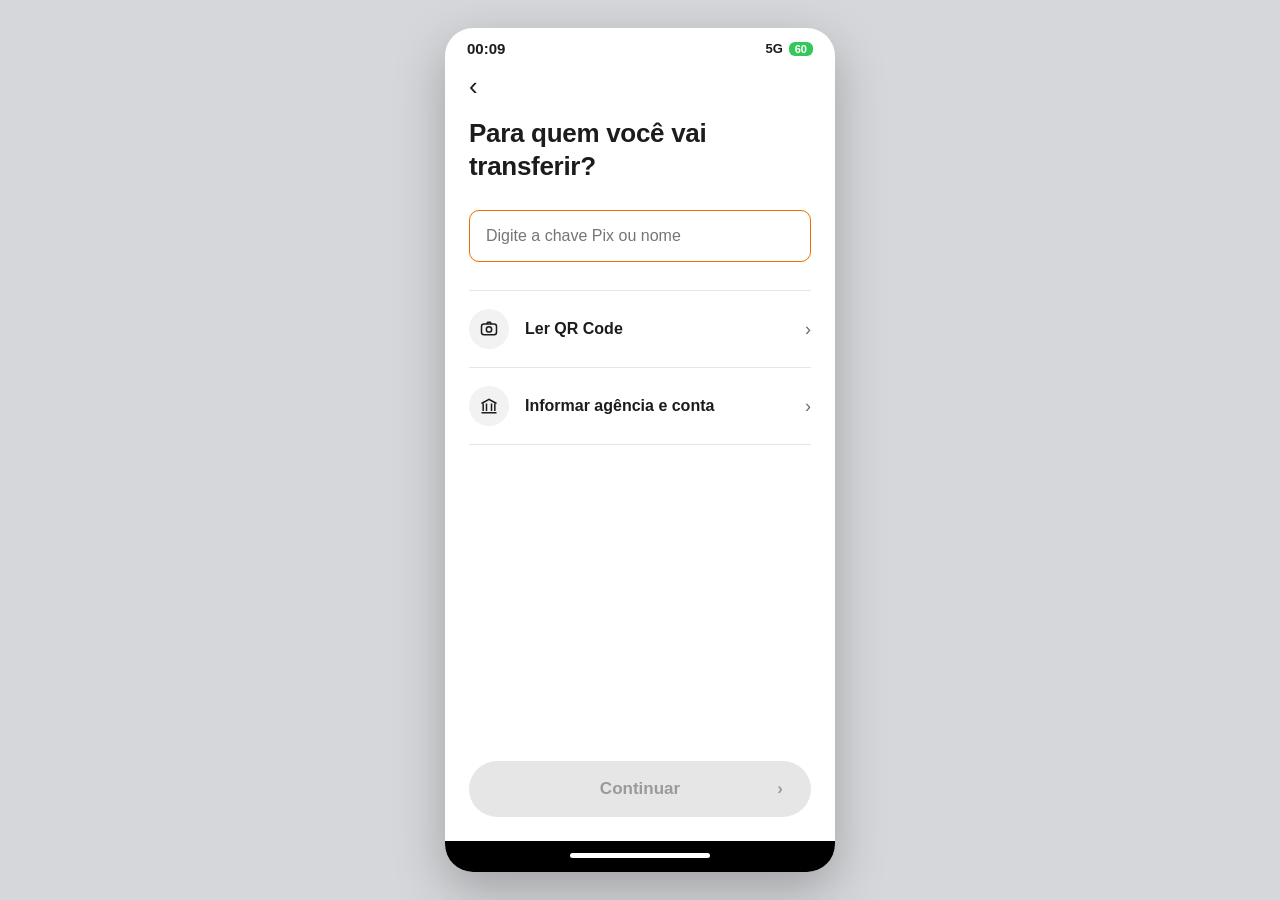
==== MVP/index.html @ ac2104a8 "Projeto Inicial" ====
<!DOCTYPE html>
<html lang="pt-BR">
<head>
<meta charset="utf-8" />
<meta name="viewport" content="width=device-width, initial-scale=1, viewport-fit=cover" />
<title>Pix · Para quem você vai transferir?</title>
<link rel="stylesheet" href="styles.css" />
</head>
<body>
<div class="phone">
  <div class="status">
    <span data-relogio>13:39</span>
    <span class="direita">5G <span class="bateria">60</span></span>
  </div>

  <div class="conteudo">
    <div class="topo"><button class="voltar" data-voltar aria-label="Voltar">‹</button></div>

    <h1>Para quem você vai transferir?</h1>

    <input class="campo" id="busca" placeholder="Digite a chave Pix ou nome" autocomplete="off" />

    <div id="sugestoes" style="margin-top:8px"></div>

    <button class="lista-item" style="margin-top:20px" onclick="alert('Leitura de QR Code indisponível no protótipo.')">
      <span class="icone"><svg width="20" height="20" viewBox="0 0 24 24" fill="none" stroke="currentColor" stroke-width="1.8"><rect x="3" y="6" width="18" height="13" rx="3"/><circle cx="12" cy="12.5" r="3.2"/><path d="M9 6l1.5-2h3L15 6"/></svg></span>
      <span class="texto"><strong>Ler QR Code</strong></span>
      <span class="seta">›</span>
    </button>
    <button class="lista-item" onclick="alert('Informar agência e conta indisponível no protótipo.')">
      <span class="icone"><svg width="20" height="20" viewBox="0 0 24 24" fill="none" stroke="currentColor" stroke-width="1.8"><path d="M3 9l9-5 9 5"/><path d="M5 9v9M19 9v9M9 9v9M15 9v9M3 20h18"/></svg></span>
      <span class="texto"><strong>Informar agência e conta</strong></span>
      <span class="seta">›</span>
    </button>

    <div class="espaco"></div>

    <div class="botao-wrap">
      <button class="botao desabilitado" id="continuar" disabled>Continuar <span class="seta">›</span></button>
    </div>
  </div>

  <div class="barra-nav"><span class="traço"></span></div>
</div>

<script src="app.js"></script>
<script>
  const contatos = [
    { nome: "Lucas Henrique Amorim Da Silva", chavePix: "(12) 9 9777-4728", cpf: "***.203.418-**", instituicao: "Nu Pagamentos S.A. - Instituição De Pagamento" },
    { nome: "Felipe Kenji Ouba Fukuzono", chavePix: "felipe.kenji@email.com", cpf: "***.884.207-**", instituicao: "Itaú Unibanco S.A." },
  ];

  const busca = document.getElementById("busca");
  const sugestoes = document.getElementById("sugestoes");
  const continuar = document.getElementById("continuar");
  let selecionado = null;

  function escolher(contato) {
    selecionado = contato;
    continuar.disabled = false;
    continuar.classList.remove("desabilitado");
  }

  function renderizar() {
    const termo = busca.value.trim().toLowerCase();
    selecionado = null;
    continuar.disabled = true;
    continuar.classList.add("desabilitado");

    if (!termo) {
      sugestoes.innerHTML = "";
      return;
    }

    const achados = contatos.filter(
      (c) => c.nome.toLowerCase().includes(termo) || c.chavePix.toLowerCase().includes(termo)
    );
    const lista = achados.length ? achados : [{ ...contatos[0], nome: contatos[0].nome, chavePix: busca.value.trim() }];

    sugestoes.innerHTML = lista
      .map(
        (c, i) => `<button class="lista-item" data-indice="${i}">
            <span class="icone">${c.nome.charAt(0)}</span>
            <span class="texto"><strong>${c.nome}</strong><span>${c.chavePix}</span></span>
            <span class="seta">›</span>
          </button>`
      )
      .join("");

    sugestoes.querySelectorAll("[data-indice]").forEach((botao) => {
      botao.addEventListener("click", () => {
        escolher(lista[Number(botao.dataset.indice)]);
        salvarTransferencia(lista[Number(botao.dataset.indice)]);
        irPara("contato.html");
      });
    });

    escolher(lista[0]);
  }

  busca.addEventListener("input", renderizar);
  continuar.addEventListener("click", () => {
    if (!selecionado) return;
    salvarTransferencia(selecionado);
    irPara("contato.html");
  });

  limparTransferencia();
  busca.focus();
</script>
</body>
</html>
---- MVP/styles.css ----
:root {
  --laranja: #ec7000;
  --laranja-escuro: #d96500;
  --azul: #1c3a6e;
  --texto: #1c1c1c;
  --cinza: #6b6b6b;
  --cinza-claro: #e6e6e6;
  --cinza-fundo: #f2f2f2;
}

* { box-sizing: border-box; -webkit-tap-highlight-color: transparent; }

html, body {
  margin: 0;
  padding: 0;
  height: 100%;
  font-family: "Inter", -apple-system, BlinkMacSystemFont, "Segoe UI", Roboto, Helvetica, Arial, sans-serif;
  color: var(--texto);
  background: #d5d7da;
}

body {
  display: flex;
  align-items: center;
  justify-content: center;
}

.phone {
  position: relative;
  width: 390px;
  height: 844px;
  max-height: 100vh;
  background: #fff;
  overflow: hidden;
  display: flex;
  flex-direction: column;
  border-radius: 28px;
  box-shadow: 0 18px 50px rgba(0, 0, 0, 0.25);
}

@media (max-width: 430px) {
  body { background: #fff; }
  .phone { width: 100%; height: 100dvh; border-radius: 0; box-shadow: none; }
}

/* status bar */
.status {
  display: flex;
  align-items: center;
  justify-content: space-between;
  padding: 12px 22px 2px;
  font-size: 15px;
  font-weight: 600;
  flex: 0 0 auto;
}
.status .direita { display: flex; align-items: center; gap: 6px; font-size: 13px; }
.bateria {
  background: #34c759;
  color: #fff;
  border-radius: 6px;
  padding: 1px 6px;
  font-size: 11px;
  font-weight: 700;
}

.conteudo {
  flex: 1 1 auto;
  overflow-y: auto;
  padding: 8px 24px 24px;
  display: flex;
  flex-direction: column;
}

.topo {
  display: flex;
  align-items: center;
  justify-content: space-between;
  padding: 6px 0 18px;
}

.voltar {
  border: none;
  background: none;
  padding: 0;
  font-size: 26px;
  line-height: 1;
  color: var(--texto);
  cursor: pointer;
}

.olho { border: none; background: none; cursor: pointer; font-size: 20px; color: var(--texto); }

h1 {
  font-size: 26px;
  line-height: 1.25;
  font-weight: 700;
  margin: 0 0 28px;
  letter-spacing: -0.3px;
}

.rotulo { font-size: 15px; color: var(--cinza); margin-bottom: 4px; }

.campo {
  width: 100%;
  border: 1px solid var(--cinza-claro);
  background: var(--cinza-fundo);
  border-radius: 10px;
  padding: 16px;
  font-size: 16px;
  font-family: inherit;
  outline: none;
}
.campo:focus { border-color: var(--laranja); background: #fff; }

.lista-item {
  display: flex;
  align-items: center;
  gap: 16px;
  padding: 18px 0;
  background: none;
  border: none;
  border-bottom: 1px solid var(--cinza-claro);
  width: 100%;
  text-align: left;
  font-family: inherit;
  font-size: 16px;
  color: var(--texto);
  cursor: pointer;
}
.lista-item:first-of-type { border-top: 1px solid var(--cinza-claro); }
.lista-item .icone {
  width: 40px; height: 40px; border-radius: 50%;
  background: var(--cinza-fundo);
  display: flex; align-items: center; justify-content: center;
  font-size: 18px; flex: 0 0 auto;
}
.lista-item .icone.itau { background: #14315c; color: #fff; font-size: 12px; font-weight: 700; }
.lista-item .texto { flex: 1 1 auto; }
.lista-item .texto strong { display: block; font-weight: 600; font-size: 16px; }
.lista-item .texto span { display: block; font-size: 14px; color: var(--cinza); margin-top: 2px; }
.lista-item .seta { color: var(--cinza); font-size: 18px; }

.dado { padding: 16px 0; border-bottom: 1px solid var(--cinza-claro); }
.dado dt { font-size: 15px; font-weight: 700; margin: 0 0 4px; }
.dado dd { margin: 0; font-size: 16px; color: #333; }

.linha-toggle {
  display: flex; align-items: center; justify-content: space-between;
  padding: 20px 0;
}

.switch { position: relative; width: 52px; height: 30px; flex: 0 0 auto; }
.switch input { opacity: 0; width: 0; height: 0; }
.switch .trilho {
  position: absolute; inset: 0; background: var(--cinza-claro);
  border-radius: 999px; transition: background .2s; cursor: pointer;
}
.switch .trilho::after {
  content: ""; position: absolute; top: 3px; left: 3px;
  width: 24px; height: 24px; border-radius: 50%; background: #1c1c1c;
  transition: transform .2s;
}
.switch input:checked + .trilho { background: #ffd3ab; }
.switch input:checked + .trilho::after { transform: translateX(22px); background: var(--laranja); }

.espaco { flex: 1 1 auto; }

.botao {
  width: 100%;
  border: none;
  border-radius: 999px;
  background: var(--laranja);
  color: #fff;
  font-size: 17px;
  font-weight: 700;
  font-family: inherit;
  padding: 18px 24px;
  display: flex;
  align-items: center;
  justify-content: center;
  gap: 8px;
  cursor: pointer;
}
.botao:active { background: var(--laranja-escuro); }
.botao .seta { position: absolute; right: 28px; }
.botao-wrap { position: relative; display: flex; }
.botao:disabled, .botao.desabilitado {
  background: var(--cinza-claro);
  color: #9a9a9a;
  cursor: not-allowed;
}
.botao.secundario {
  background: #fff;
  color: var(--azul);
  border: 1.5px solid var(--azul);
}

.valor-campo {
  display: flex; align-items: baseline; gap: 8px;
  border-bottom: 2px solid var(--laranja);
  padding-bottom: 10px;
}
.valor-campo .moeda { font-size: 22px; }
.valor-campo .numero { font-size: 26px; font-weight: 500; }

.saldo { display: flex; align-items: center; justify-content: space-between; margin-top: 16px; font-size: 15px; }

.pontos { display: flex; align-items: center; justify-content: center; gap: 18px; margin: 42px 0; }
.ponto { width: 16px; height: 16px; border-radius: 50%; border: 1.5px solid #9a9a9a; }
.ponto.cheio { background: var(--laranja); border-color: var(--laranja); }

.link {
  display: block; text-align: center; color: var(--azul);
  font-weight: 600; text-decoration: underline; margin: 12px 0 28px;
  background: none; border: none; font-family: inherit; font-size: 16px; cursor: pointer; width: 100%;
}

.teclado {
  display: grid; grid-template-columns: repeat(3, 1fr);
  gap: 8px; background: #d1d3d9; padding: 8px 6px 20px;
  flex: 0 0 auto;
}
.tecla {
  background: #fff; border: none; border-radius: 6px;
  padding: 10px 0 6px; font-size: 24px; font-family: inherit;
  cursor: pointer; box-shadow: 0 1px 0 rgba(0,0,0,.3);
}
.tecla small { display: block; font-size: 10px; letter-spacing: 2px; color: #333; }
.tecla.vazia { background: transparent; box-shadow: none; cursor: default; }
.tecla:active { background: #e3e3e3; }

.cards { display: flex; gap: 12px; margin-bottom: 28px; }
.card {
  flex: 1 1 0; background: var(--cinza-fundo); border: none; border-radius: 12px;
  padding: 16px 12px; text-align: left; font-family: inherit; cursor: pointer;
  display: flex; flex-direction: column; gap: 10px; min-height: 108px;
}
.card .simbolo { font-size: 20px; color: var(--laranja); }
.card .titulo { font-size: 14px; color: var(--cinza); }
.card .valor { font-size: 15px; font-weight: 700; }

.resumo { display: flex; align-items: center; justify-content: space-between; padding: 18px 0; border-bottom: 1px solid var(--cinza-claro); }
.resumo .chave { font-size: 15px; color: var(--cinza); }
.resumo .conteudo-valor { font-size: 16px; font-weight: 600; display: flex; align-items: center; gap: 8px; }

/* bottom sheet */
.overlay {
  position: absolute; inset: 0; background: rgba(0, 0, 0, 0.45);
  display: none; align-items: flex-end; z-index: 10;
}
.overlay.aberto { display: flex; }
.sheet {
  background: #fff; width: 100%; border-radius: 18px 18px 0 0;
  padding: 26px 24px 32px; animation: sobe .25s ease-out;
}
@keyframes sobe { from { transform: translateY(100%); } to { transform: translateY(0); } }
.sheet-topo { display: flex; align-items: flex-start; justify-content: space-between; }
.sheet h2 { font-size: 20px; margin: 0 0 16px; }
.sheet p { font-size: 16px; line-height: 1.5; margin: 0 0 26px; }
.sheet .fechar { border: none; background: none; font-size: 22px; cursor: pointer; line-height: 1; }
.sheet .botao + .botao { margin-top: 12px; }

.barra-nav {
  flex: 0 0 auto; background: #000; display: flex; align-items: center;
  justify-content: center; padding: 12px 0 14px;
}
.barra-nav .traço { width: 140px; height: 5px; border-radius: 3px; background: #fff; }

.sucesso { text-align: center; padding-top: 24px; }
.sucesso .circulo {
  width: 78px; height: 78px; border-radius: 50%; background: var(--laranja);
  color: #fff; font-size: 38px; display: flex; align-items: center; justify-content: center;
  margin: 0 auto 22px;
}
.sucesso h1 { margin-bottom: 8px; }
.sucesso .subtitulo { color: var(--cinza); font-size: 15px; margin-bottom: 26px; }
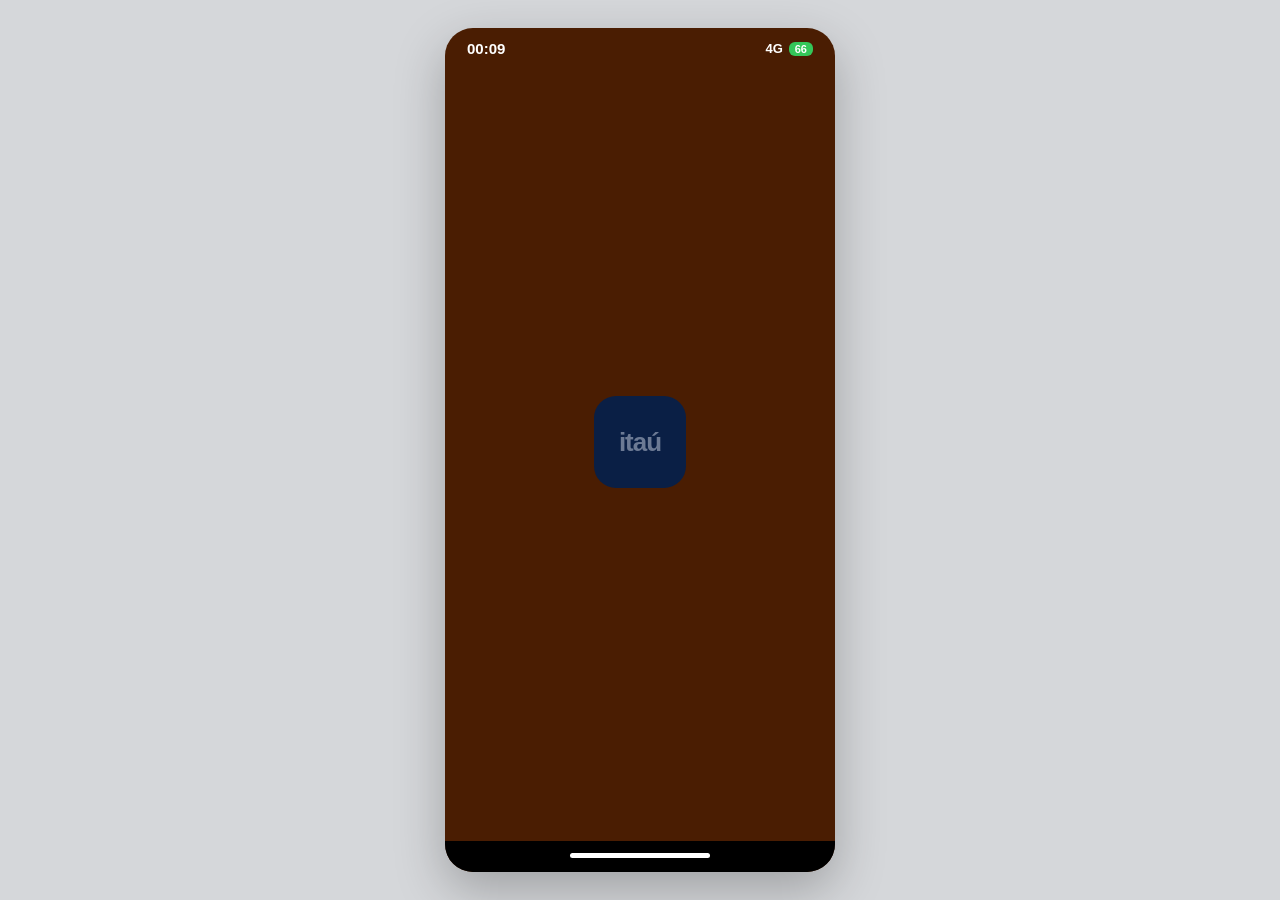
==== commit f3bcbc8b: "Adição das Demais Páginas" ====
--- a/MVP/index.html
+++ b/MVP/index.html
@@ -3,41 +3,18 @@
 <head>
 <meta charset="utf-8" />
 <meta name="viewport" content="width=device-width, initial-scale=1, viewport-fit=cover" />
-<title>Pix · Para quem você vai transferir?</title>
+<title>itaú</title>
 <link rel="stylesheet" href="styles.css" />
 </head>
 <body>
-<div class="phone">
+<div class="phone splash">
   <div class="status">
-    <span data-relogio>13:39</span>
-    <span class="direita">5G <span class="bateria">60</span></span>
+    <span data-relogio>14:46</span>
+    <span class="direita">4G <span class="bateria">66</span></span>
   </div>
 
   <div class="conteudo">
-    <div class="topo"><button class="voltar" data-voltar aria-label="Voltar">‹</button></div>
-
-    <h1>Para quem você vai transferir?</h1>
-
-    <input class="campo" id="busca" placeholder="Digite a chave Pix ou nome" autocomplete="off" />
-
-    <div id="sugestoes" style="margin-top:8px"></div>
-
-    <button class="lista-item" style="margin-top:20px" onclick="alert('Leitura de QR Code indisponível no protótipo.')">
-      <span class="icone"><svg width="20" height="20" viewBox="0 0 24 24" fill="none" stroke="currentColor" stroke-width="1.8"><rect x="3" y="6" width="18" height="13" rx="3"/><circle cx="12" cy="12.5" r="3.2"/><path d="M9 6l1.5-2h3L15 6"/></svg></span>
-      <span class="texto"><strong>Ler QR Code</strong></span>
-      <span class="seta">›</span>
-    </button>
-    <button class="lista-item" onclick="alert('Informar agência e conta indisponível no protótipo.')">
-      <span class="icone"><svg width="20" height="20" viewBox="0 0 24 24" fill="none" stroke="currentColor" stroke-width="1.8"><path d="M3 9l9-5 9 5"/><path d="M5 9v9M19 9v9M9 9v9M15 9v9M3 20h18"/></svg></span>
-      <span class="texto"><strong>Informar agência e conta</strong></span>
-      <span class="seta">›</span>
-    </button>
-
-    <div class="espaco"></div>
-
-    <div class="botao-wrap">
-      <button class="botao desabilitado" id="continuar" disabled>Continuar <span class="seta">›</span></button>
-    </div>
+    <div class="marca">itaú</div>
   </div>
 
   <div class="barra-nav"><span class="traço"></span></div>
@@ -45,68 +22,7 @@
 
 <script src="app.js"></script>
 <script>
-  const contatos = [
-    { nome: "Lucas Henrique Amorim Da Silva", chavePix: "(12) 9 9777-4728", cpf: "***.203.418-**", instituicao: "Nu Pagamentos S.A. - Instituição De Pagamento" },
-    { nome: "Felipe Kenji Ouba Fukuzono", chavePix: "felipe.kenji@email.com", cpf: "***.884.207-**", instituicao: "Itaú Unibanco S.A." },
-  ];
-
-  const busca = document.getElementById("busca");
-  const sugestoes = document.getElementById("sugestoes");
-  const continuar = document.getElementById("continuar");
-  let selecionado = null;
-
-  function escolher(contato) {
-    selecionado = contato;
-    continuar.disabled = false;
-    continuar.classList.remove("desabilitado");
-  }
-
-  function renderizar() {
-    const termo = busca.value.trim().toLowerCase();
-    selecionado = null;
-    continuar.disabled = true;
-    continuar.classList.add("desabilitado");
-
-    if (!termo) {
-      sugestoes.innerHTML = "";
-      return;
-    }
-
-    const achados = contatos.filter(
-      (c) => c.nome.toLowerCase().includes(termo) || c.chavePix.toLowerCase().includes(termo)
-    );
-    const lista = achados.length ? achados : [{ ...contatos[0], nome: contatos[0].nome, chavePix: busca.value.trim() }];
-
-    sugestoes.innerHTML = lista
-      .map(
-        (c, i) => `<button class="lista-item" data-indice="${i}">
-            <span class="icone">${c.nome.charAt(0)}</span>
-            <span class="texto"><strong>${c.nome}</strong><span>${c.chavePix}</span></span>
-            <span class="seta">›</span>
-          </button>`
-      )
-      .join("");
-
-    sugestoes.querySelectorAll("[data-indice]").forEach((botao) => {
-      botao.addEventListener("click", () => {
-        escolher(lista[Number(botao.dataset.indice)]);
-        salvarTransferencia(lista[Number(botao.dataset.indice)]);
-        irPara("contato.html");
-      });
-    });
-
-    escolher(lista[0]);
-  }
-
-  busca.addEventListener("input", renderizar);
-  continuar.addEventListener("click", () => {
-    if (!selecionado) return;
-    salvarTransferencia(selecionado);
-    irPara("contato.html");
-  });
-
-  limparTransferencia();
-  busca.focus();
+  setTimeout(() => (window.location.href = "acessar.html"), 1800);
 </script>
 </body>
 </html>
--- a/MVP/styles.css
+++ b/MVP/styles.css
@@ -274,3 +274,146 @@
 }
 .sucesso h1 { margin-bottom: 8px; }
 .sucesso .subtitulo { color: var(--cinza); font-size: 15px; margin-bottom: 26px; }
+
+/* ---------- loading ---------- */
+.carregando {
+  position: absolute; inset: 0; background: rgba(255, 255, 255, 0.85);
+  display: flex; align-items: center; justify-content: center;
+  opacity: 0; transition: opacity .15s ease-in; z-index: 40; pointer-events: none;
+}
+.carregando.visivel { opacity: 1; pointer-events: all; }
+.giro {
+  width: 54px; height: 54px; border-radius: 50%;
+  border: 5px solid #ffe7d3; border-top-color: var(--laranja);
+  animation: girar .8s linear infinite;
+}
+@keyframes girar { to { transform: rotate(360deg); } }
+
+/* ---------- splash ---------- */
+.phone.splash { background: #4a1d02; }
+.splash .conteudo { align-items: center; justify-content: center; }
+.splash .status { color: #fff; }
+.marca {
+  width: 92px; height: 92px; border-radius: 22px; background: #0a1f45;
+  display: flex; align-items: center; justify-content: center;
+  color: #6c7a94; font-size: 26px; font-weight: 700; letter-spacing: -1px;
+}
+
+/* ---------- acessar ---------- */
+.fundo-cinza { background: #f2f2f2; }
+.perfil-topo { display: flex; align-items: center; gap: 12px; padding: 14px 0 22px; }
+.avatar {
+  width: 48px; height: 48px; border-radius: 50%; background: #111;
+  color: #fff; display: flex; align-items: center; justify-content: center;
+  font-weight: 700; flex: 0 0 auto; cursor: pointer;
+}
+.avatar.pequeno { width: 38px; height: 38px; font-size: 13px; background: #fff; color: #333; }
+.perfil-topo .nomes { flex: 1 1 auto; }
+.perfil-topo .nomes strong { display: block; font-size: 17px; }
+.perfil-topo .nomes span { font-size: 13px; color: var(--cinza); }
+.botao-contorno {
+  border: 1.5px solid var(--azul); color: var(--azul); background: #fff;
+  border-radius: 999px; padding: 10px 16px; font-family: inherit; font-weight: 700;
+  font-size: 14px; cursor: pointer;
+}
+
+.blocos { display: grid; grid-template-columns: 1fr 1fr; gap: 14px; }
+.bloco {
+  background: #fff; border: none; border-radius: 14px; padding: 18px;
+  min-height: 118px; display: flex; flex-direction: column; justify-content: space-between;
+  font-family: inherit; font-size: 16px; text-align: left; cursor: pointer; color: var(--texto);
+}
+.bloco.largo { grid-column: 1 / -1; min-height: 140px; }
+.bloco .icone-laranja { color: var(--laranja); }
+.blocos.tres { grid-template-columns: repeat(3, 1fr); margin-top: 14px; }
+.blocos.tres .bloco { min-height: 96px; font-size: 14px; padding: 14px; }
+
+/* ---------- home ---------- */
+.cabecalho-laranja {
+  background: var(--laranja); color: #fff; display: flex; align-items: center;
+  gap: 12px; padding: 6px 18px 18px;
+}
+.cabecalho-laranja .nivel {
+  background: rgba(255,255,255,.2); border-radius: 999px; padding: 6px 12px;
+  font-size: 13px; font-weight: 600; display: flex; align-items: center; gap: 6px;
+}
+.cabecalho-laranja .acoes { margin-left: auto; display: flex; gap: 16px; }
+.cabecalho-laranja button { background: none; border: none; color: #fff; cursor: pointer; padding: 0; }
+
+.painel {
+  background: #f2f2f2; border-radius: 16px 16px 0 0; margin-top: -10px;
+  padding: 18px; flex: 1 1 auto; overflow-y: auto;
+}
+.painel h2 { font-size: 20px; margin: 0 0 16px; display: flex; justify-content: space-between; align-items: center; }
+
+.atalhos { display: flex; gap: 12px; overflow-x: auto; padding-bottom: 6px; }
+.atalho {
+  background: #fff; border: none; border-radius: 14px; min-width: 88px; height: 92px;
+  display: flex; flex-direction: column; align-items: center; justify-content: center; gap: 10px;
+  font-family: inherit; font-size: 12px; cursor: pointer; color: var(--texto); padding: 8px;
+  text-align: center;
+}
+
+.cartao {
+  background: #fff; border-radius: 14px; padding: 18px; margin-top: 16px;
+}
+.cartao .linha { display: flex; align-items: center; justify-content: space-between; }
+.cartao .rotulo-pequeno { font-size: 14px; color: var(--cinza); margin-top: 14px; }
+.cartao .saldo-valor { font-size: 24px; font-weight: 600; }
+.cartao hr { border: none; border-top: 1px solid var(--cinza-claro); margin: 16px 0; }
+
+.tab-bar {
+  flex: 0 0 auto; background: #fff; border-top: 1px solid var(--cinza-claro);
+  display: flex; align-items: stretch;
+}
+.tab-bar button {
+  flex: 1 1 0; background: none; border: none; font-family: inherit; font-size: 11px;
+  color: #333; display: flex; flex-direction: column; align-items: center; gap: 6px;
+  padding: 10px 0; cursor: pointer;
+}
+.tab-bar button.ativo { background: #14315c; color: #fff; }
+
+/* ---------- perfil / segurança ---------- */
+.secao-titulo { font-size: 21px; font-weight: 700; margin: 26px 0 14px; }
+.caixa { background: var(--cinza-fundo); border-radius: 14px; padding: 20px; }
+.caixa.contorno { background: #fff; border: 1px solid var(--cinza-claro); }
+.progresso { display: flex; align-items: center; gap: 18px; }
+.anel { position: relative; width: 74px; height: 74px; flex: 0 0 auto; }
+.anel span {
+  position: absolute; inset: 0; display: flex; align-items: center; justify-content: center;
+  font-size: 15px; font-weight: 600;
+}
+
+.linha-item {
+  display: flex; align-items: center; gap: 14px; padding: 16px 0;
+  border-bottom: 1px solid var(--cinza-claro); width: 100%;
+  background: none; border-left: none; border-right: none; border-top: none;
+  font-family: inherit; text-align: left; cursor: pointer; color: var(--texto); font-size: 16px;
+}
+.linha-item:last-child { border-bottom: none; }
+.linha-item .seta { color: var(--cinza); font-size: 18px; }
+.linha-item svg { flex: 0 0 auto; }
+.conteudo-item { flex: 1 1 auto; }
+.conteudo-item strong { display: block; font-weight: 600; }
+.conteudo-item > span { display: block; font-size: 14px; color: var(--cinza); margin-top: 2px; }
+.marca-ok { width: 22px; height: 22px; border-radius: 50%; background: #0a7b3e; color: #fff; display: flex; align-items: center; justify-content: center; font-size: 13px; flex: 0 0 auto; }
+.marca-erro { width: 22px; height: 22px; border-radius: 50%; background: #d62222; color: #fff; display: flex; align-items: center; justify-content: center; font-size: 13px; flex: 0 0 auto; }
+
+.notas { display: flex; justify-content: space-between; margin: 20px 0 8px; }
+.nota {
+  background: none; border: none; font-family: inherit; font-size: 12px; cursor: pointer;
+  display: flex; flex-direction: column; align-items: center; gap: 6px; width: 62px; color: var(--texto);
+}
+.nota .rosto { font-size: 26px; line-height: 1; display: block; transition: transform .15s ease; }
+.nota.escolhida { font-weight: 700; }
+.nota.escolhida .rosto { transform: scale(1.18); }
+
+.comentario { width: 100%; border: none; border-bottom: 1px solid var(--cinza-claro); padding: 14px 0; font-family: inherit; font-size: 15px; outline: none; }
+.contador { text-align: right; font-size: 13px; color: var(--cinza); margin-top: 6px; }
+
+.rodape { font-size: 13px; color: #555; line-height: 1.5; margin: 26px 0; }
+
+.barra-fixa {
+  flex: 0 0 auto; border-top: 1px solid var(--cinza-claro); padding: 14px 24px;
+  background: #fff;
+}
